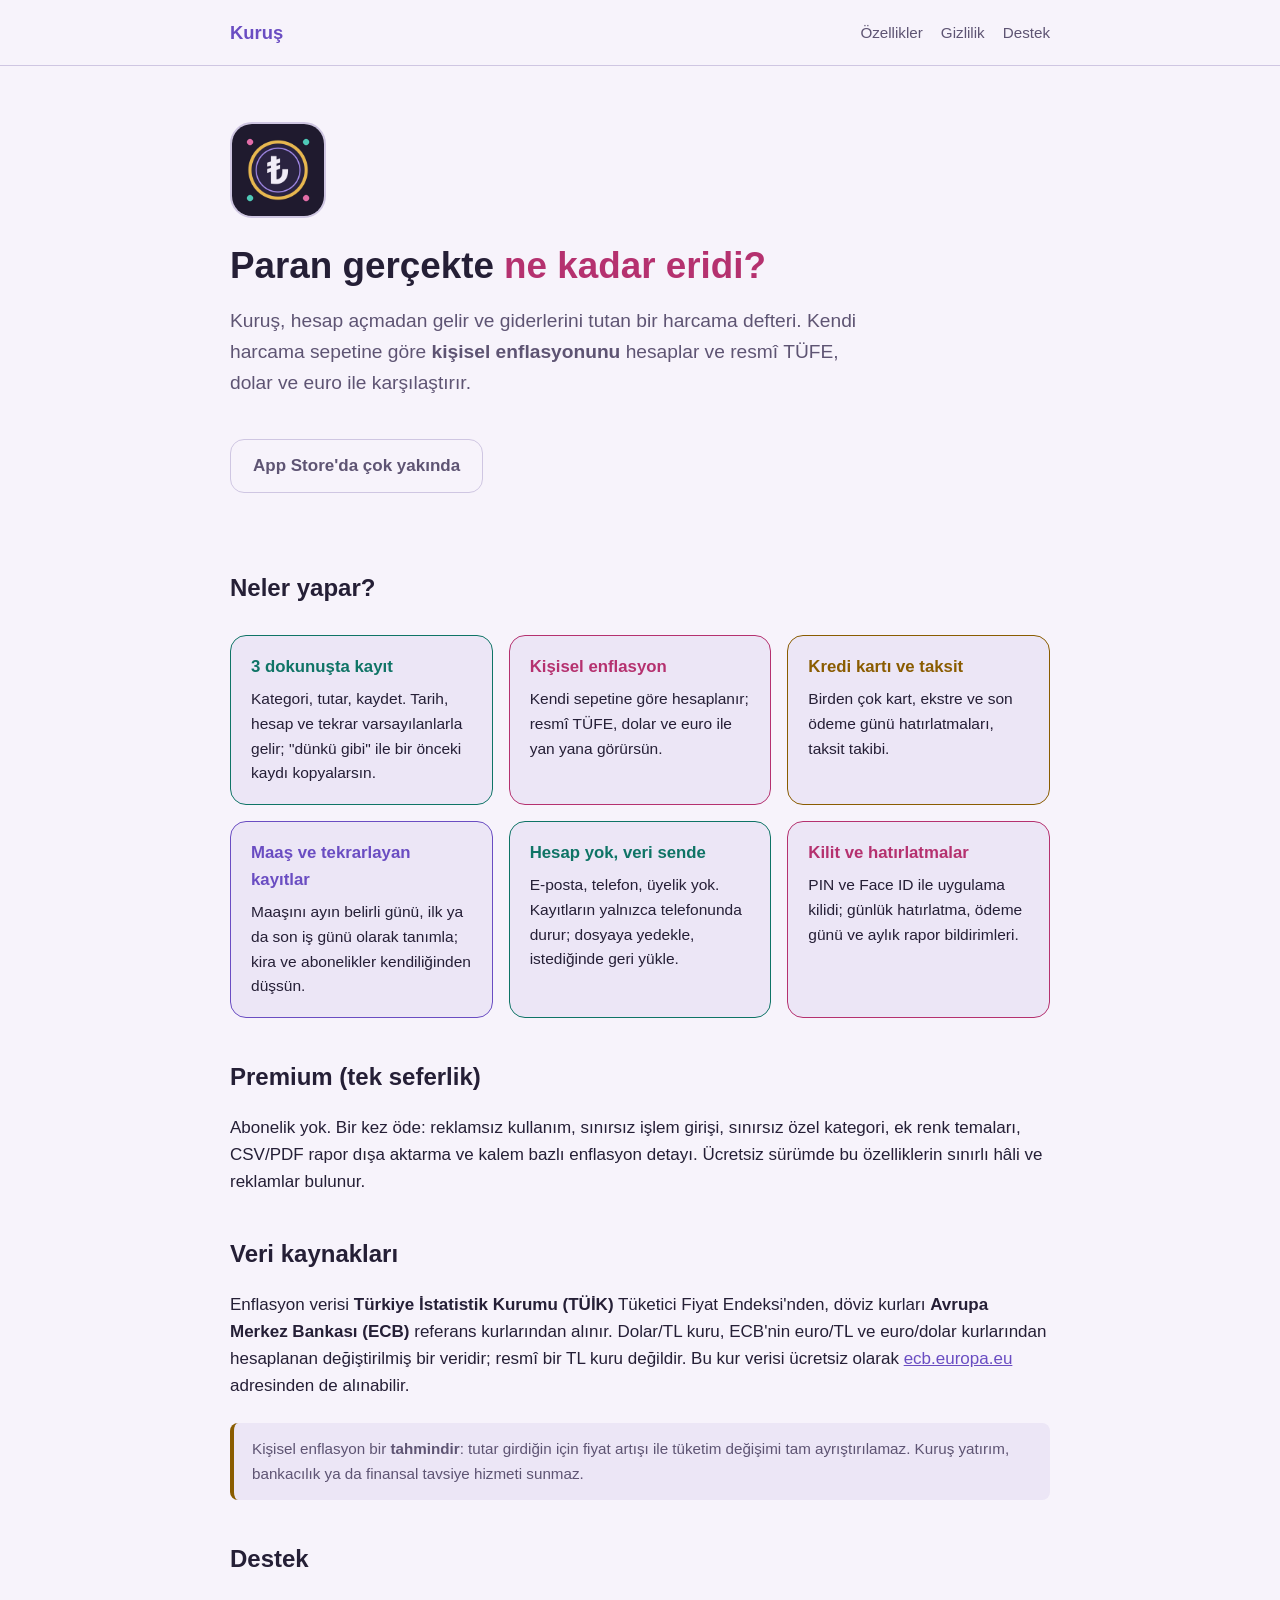
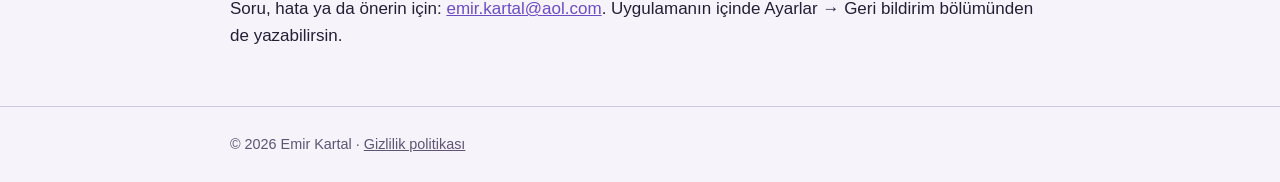
==== index.html @ 9b52f422 "Kuruş tanıtım sitesi ve gizlilik politikası" ====
<!doctype html>
<html lang="tr">
<head>
<meta charset="utf-8">
<meta name="viewport" content="width=device-width,initial-scale=1">
<title>Kuruş – Gerçek Alım Gücün</title>
<meta name="description" content="Hesap açmadan gelir ve giderini tut; paranın gerçekte ne kadar eridiğini kişisel enflasyonunla gör. Veriler yalnızca telefonunda kalır.">
<meta property="og:title" content="Kuruş – Gerçek Alım Gücün">
<meta property="og:description" content="Hesapsız harcama defteri ve kişisel enflasyon göstergesi.">
<meta property="og:type" content="website">
<meta name="theme-color" content="#1F1A2E">
<link rel="icon" href="icon.png">
<link rel="stylesheet" href="style.css">
</head>
<body>
<header class="top"><div class="wrap">
  <a class="brand" href="./">Kuruş</a>
  <nav><a href="#ozellikler">Özellikler</a><a href="gizlilik.html">Gizlilik</a><a href="#destek">Destek</a></nav>
</div></header>

<main class="wrap">
  <section class="hero">
    <img class="icon" src="icon.png" alt="Kuruş uygulama simgesi">
    <h1>Paran gerçekte <span>ne kadar eridi?</span></h1>
    <p class="lead">Kuruş, hesap açmadan gelir ve giderlerini tutan bir harcama defteri. Kendi harcama sepetine göre <b>kişisel enflasyonunu</b> hesaplar ve resmî TÜFE, dolar ve euro ile karşılaştırır.</p>
    <a class="cta soft" aria-disabled="true">App Store'da çok yakında</a>
  </section>

  <section id="ozellikler">
    <h2>Neler yapar?</h2>
    <div class="grid">
      <div class="card c-teal"><h3>3 dokunuşta kayıt</h3><p>Kategori, tutar, kaydet. Tarih, hesap ve tekrar varsayılanlarla gelir; "dünkü gibi" ile bir önceki kaydı kopyalarsın.</p></div>
      <div class="card c-pink"><h3>Kişisel enflasyon</h3><p>Kendi sepetine göre hesaplanır; resmî TÜFE, dolar ve euro ile yan yana görürsün.</p></div>
      <div class="card c-amber"><h3>Kredi kartı ve taksit</h3><p>Birden çok kart, ekstre ve son ödeme günü hatırlatmaları, taksit takibi.</p></div>
      <div class="card c-lav"><h3>Maaş ve tekrarlayan kayıtlar</h3><p>Maaşını ayın belirli günü, ilk ya da son iş günü olarak tanımla; kira ve abonelikler kendiliğinden düşsün.</p></div>
      <div class="card c-teal"><h3>Hesap yok, veri sende</h3><p>E-posta, telefon, üyelik yok. Kayıtların yalnızca telefonunda durur; dosyaya yedekle, istediğinde geri yükle.</p></div>
      <div class="card c-pink"><h3>Kilit ve hatırlatmalar</h3><p>PIN ve Face ID ile uygulama kilidi; günlük hatırlatma, ödeme günü ve aylık rapor bildirimleri.</p></div>
    </div>
  </section>

  <section>
    <h2>Premium (tek seferlik)</h2>
    <p>Abonelik yok. Bir kez öde: reklamsız kullanım, sınırsız işlem girişi, sınırsız özel kategori, ek renk temaları, CSV/PDF rapor dışa aktarma ve kalem bazlı enflasyon detayı. Ücretsiz sürümde bu özelliklerin sınırlı hâli ve reklamlar bulunur.</p>
  </section>

  <section>
    <h2>Veri kaynakları</h2>
    <p>Enflasyon verisi <b>Türkiye İstatistik Kurumu (TÜİK)</b> Tüketici Fiyat Endeksi'nden, döviz kurları <b>Avrupa Merkez Bankası (ECB)</b> referans kurlarından alınır. Dolar/TL kuru, ECB'nin euro/TL ve euro/dolar kurlarından hesaplanan değiştirilmiş bir veridir; resmî bir TL kuru değildir. Bu kur verisi ücretsiz olarak <a href="https://www.ecb.europa.eu">ecb.europa.eu</a> adresinden de alınabilir.</p>
    <p class="note">Kişisel enflasyon bir <b>tahmindir</b>: tutar girdiğin için fiyat artışı ile tüketim değişimi tam ayrıştırılamaz. Kuruş yatırım, bankacılık ya da finansal tavsiye hizmeti sunmaz.</p>
  </section>

  <section id="destek">
    <h2>Destek</h2>
    <p>Soru, hata ya da önerin için: <a href="mailto:emir.kartal@aol.com">emir.kartal@aol.com</a>. Uygulamanın içinde Ayarlar → Geri bildirim bölümünden de yazabilirsin.</p>
  </section>
</main>

<footer><div class="wrap">© 2026 Emir Kartal · <a href="gizlilik.html">Gizlilik politikası</a></div></footer>
</body>
</html>
---- style.css ----
:root{
  --bg:#F7F3FB; --surface:#ECE6F6; --text:#251F36; --muted:#5E5473; --line:#CFC6E2;
  --pink:#B5316F; --teal:#0F7466; --lav:#6A4DC2; --amber:#8A5C00; --on:#fff;
}
@media (prefers-color-scheme: dark){
  :root{
    --bg:#1F1A2E; --surface:#2A2340; --text:#F1ECF7; --muted:#BDB3CF; --line:#4A4066;
    --pink:#E26DA8; --teal:#4FC9B8; --lav:#A48BEA; --amber:#E8B84F; --on:#1F1A2E;
  }
}
*{box-sizing:border-box}
html{-webkit-text-size-adjust:100%}
body{margin:0;background:var(--bg);color:var(--text);font:17px/1.6 -apple-system,BlinkMacSystemFont,"Segoe UI",Roboto,Helvetica,Arial,sans-serif}
a{color:var(--lav)}
.wrap{max-width:860px;margin:0 auto;padding:0 20px}
header.top{padding:18px 0;border-bottom:1px solid var(--line)}
header.top .wrap{display:flex;justify-content:space-between;align-items:center;gap:12px}
.brand{font-weight:700;font-size:1.15rem;color:var(--lav);text-decoration:none}
nav a{margin-left:18px;color:var(--muted);text-decoration:none;font-size:.95rem}
nav a:hover{color:var(--text)}
.hero{padding:56px 0 36px}
.hero img.icon{width:96px;height:96px;border-radius:22px;border:2px solid var(--line)}
h1{font-size:2.3rem;line-height:1.15;margin:18px 0 10px}
h1 span{color:var(--pink)}
.lead{font-size:1.2rem;color:var(--muted);max-width:640px}
.cta{display:inline-block;margin-top:22px;padding:12px 22px;border-radius:14px;background:var(--teal);color:var(--on);font-weight:600;text-decoration:none}
.cta.soft{background:transparent;color:var(--muted);border:1.5px solid var(--line);cursor:default}
.grid{display:grid;grid-template-columns:repeat(auto-fit,minmax(250px,1fr));gap:16px;margin:28px 0}
.card{background:var(--surface);border:1.5px solid var(--c,var(--lav));border-radius:16px;padding:18px 20px}
.card h3{margin:0 0 6px;color:var(--c,var(--lav));font-size:1.05rem}
.card p{margin:0;color:var(--text);font-size:.97rem}
.c-pink{--c:var(--pink)} .c-teal{--c:var(--teal)} .c-lav{--c:var(--lav)} .c-amber{--c:var(--amber)}
h2{margin:40px 0 8px;font-size:1.5rem}
.note{background:var(--surface);border-left:4px solid var(--amber);border-radius:8px;padding:14px 18px;color:var(--muted);font-size:.95rem;margin:24px 0}
footer{margin-top:56px;padding:26px 0;border-top:1px solid var(--line);color:var(--muted);font-size:.9rem}
footer a{color:var(--muted)}
.doc h1{font-size:2rem}
.doc h2{font-size:1.2rem;margin:30px 0 6px;color:var(--lav)}
.doc ul{padding-left:22px}
.meta{color:var(--muted);font-size:.9rem}
@media (max-width:560px){h1{font-size:1.8rem}.hero{padding-top:36px}nav a{margin-left:12px}}
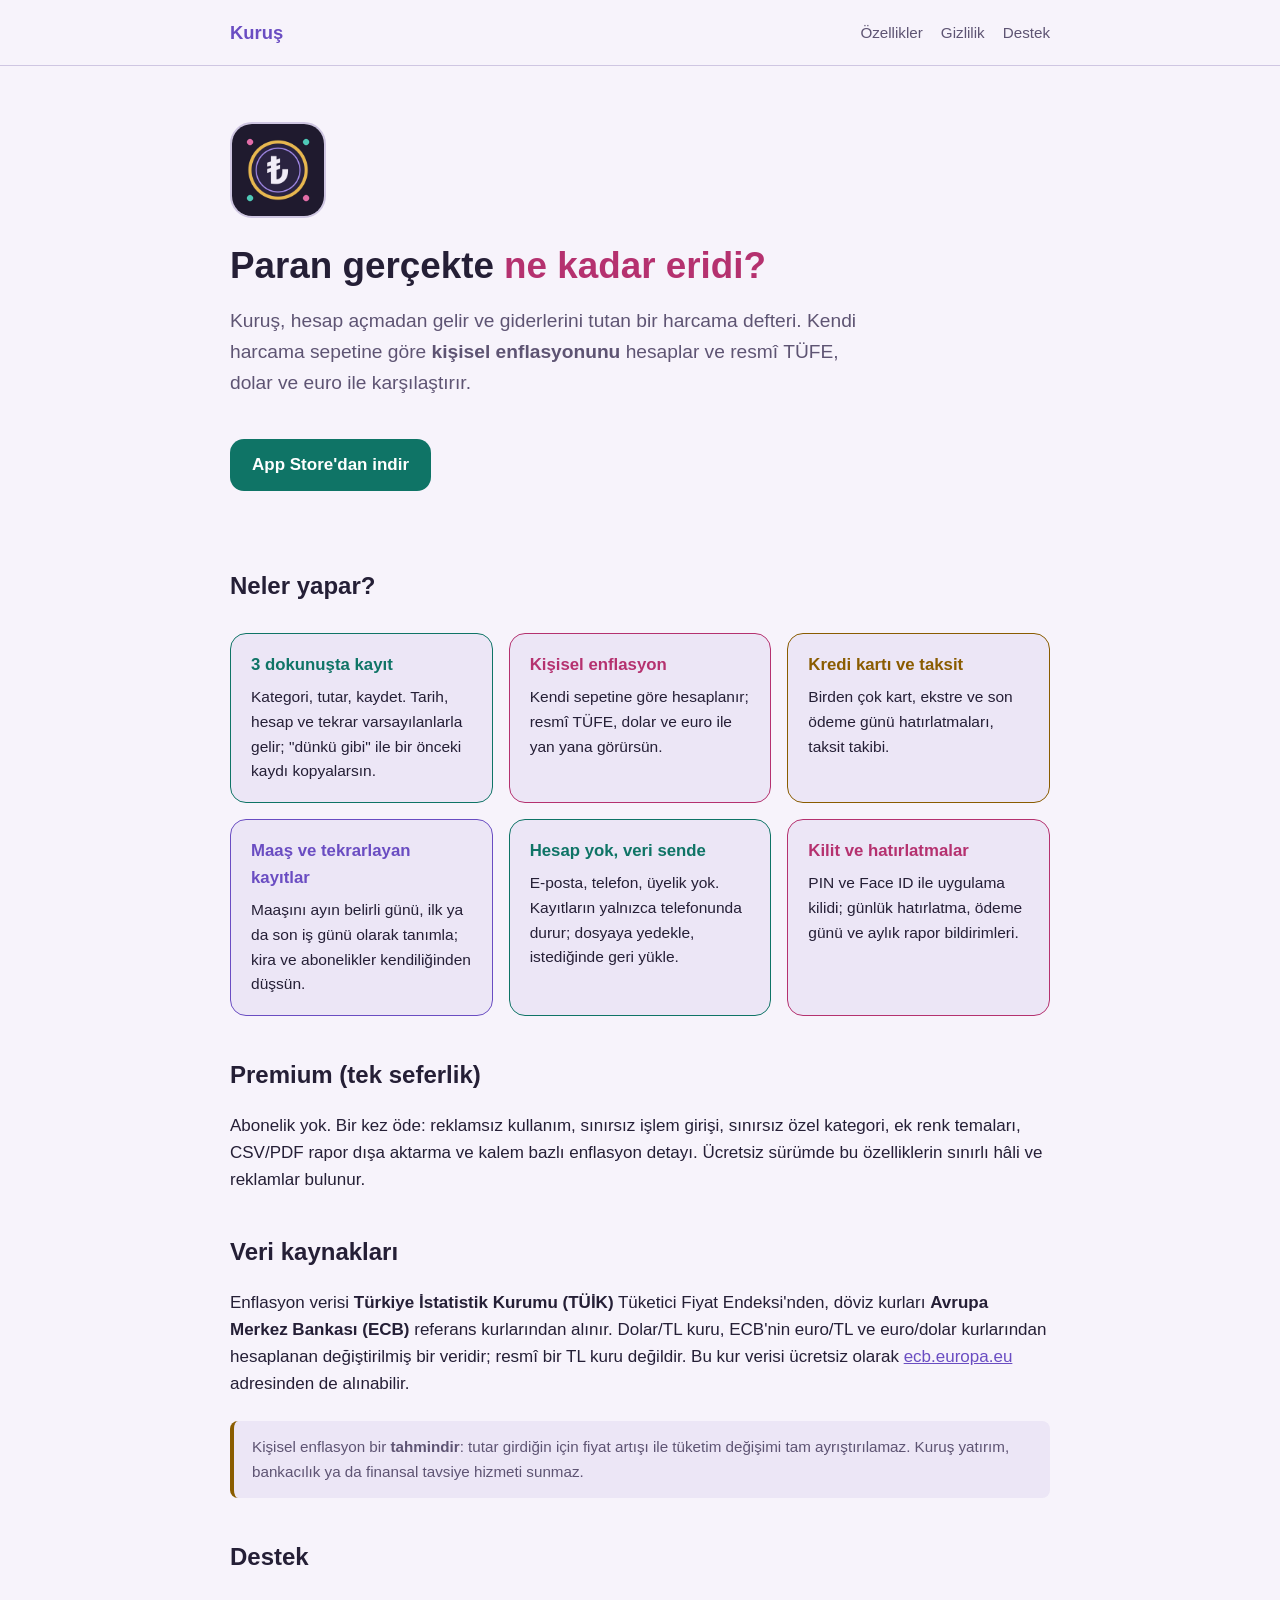
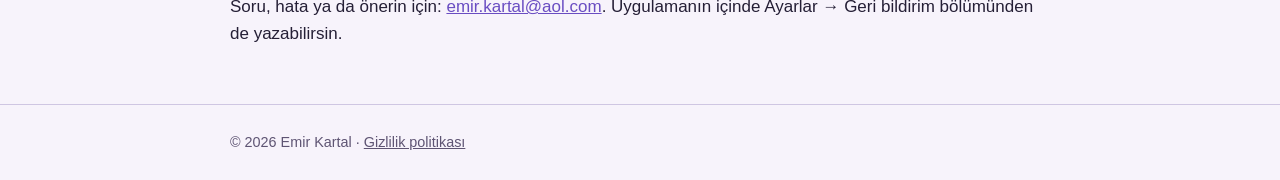
==== commit 2c727a0d: "Link the App Store listing from the hero button Co-Authored-By: Claude Sonnet 5.5 <noreply@anthropic" ====
--- a/index.html
+++ b/index.html
@@ -23,7 +23,7 @@
     <img class="icon" src="icon.png" alt="Kuruş uygulama simgesi">
     <h1>Paran gerçekte <span>ne kadar eridi?</span></h1>
     <p class="lead">Kuruş, hesap açmadan gelir ve giderlerini tutan bir harcama defteri. Kendi harcama sepetine göre <b>kişisel enflasyonunu</b> hesaplar ve resmî TÜFE, dolar ve euro ile karşılaştırır.</p>
-    <a class="cta soft" aria-disabled="true">App Store'da çok yakında</a>
+    <a class="cta" href="https://apps.apple.com/tr/app/kuru%C5%9F-ger%C3%A7ek-al%C4%B1m-g%C3%BCc%C3%BCn/id6837870436">App Store'dan indir</a>
   </section>
 
   <section id="ozellikler">
